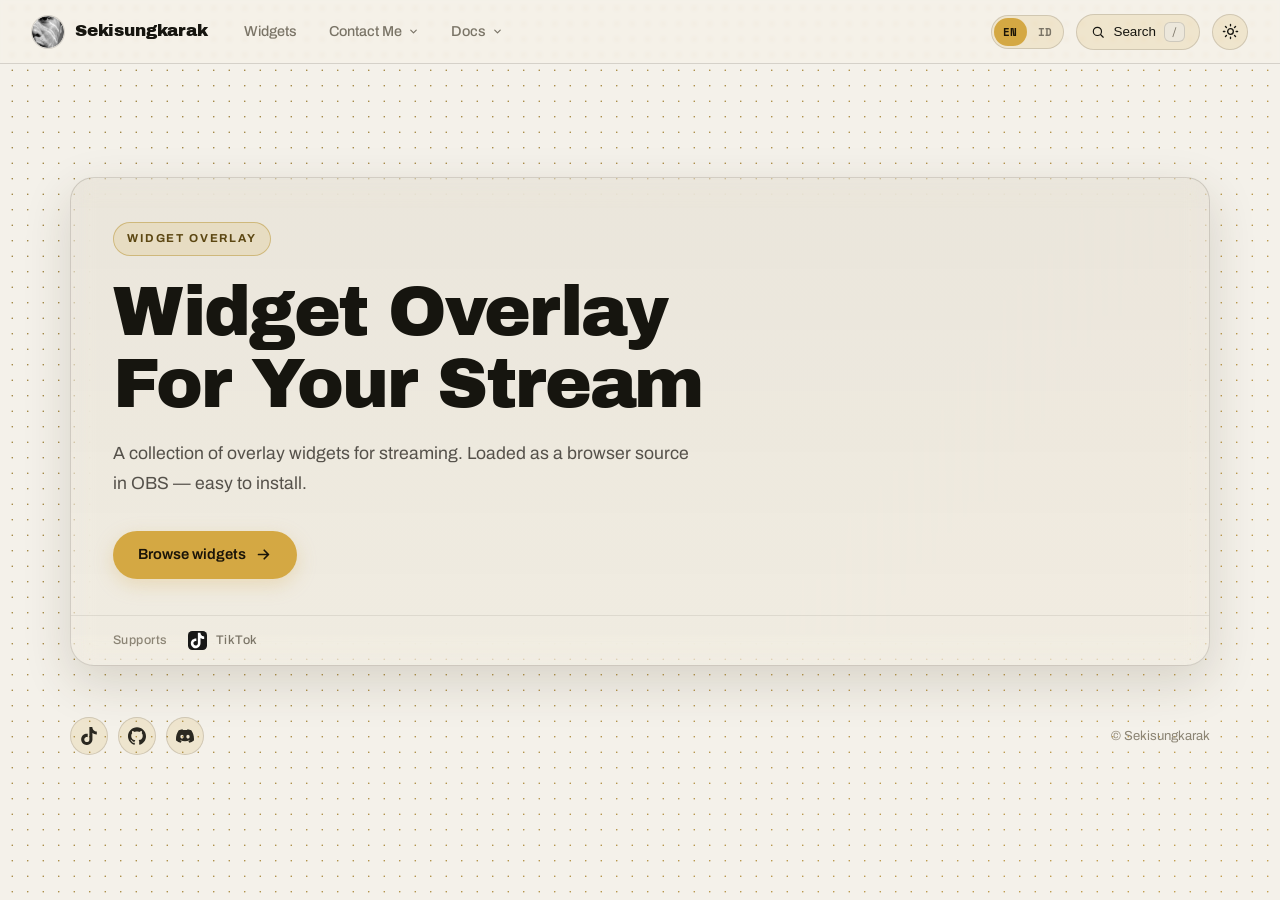
==== index.html @ 22f8d886 "Perbaiki header meluber di layar kecil - Tooltip tombol tema diposisikan left:50% tanpa batas; karen" ====
<!DOCTYPE html>
<html lang="en">
<head>
  <meta charset="UTF-8">
  <meta name="viewport" content="width=device-width, initial-scale=1.0">
  <link rel="icon" href="shared/assets/images/avatar.png">
  <title>Sekisungkarak — Widget Overlay For Your Stream</title>
  <meta name="description" content="A collection of overlay widgets for streaming. Loaded as a browser source in OBS — easy to install.">

  <!-- Sharing preview -->
  <meta property="og:type" content="website">
  <meta property="og:site_name" content="Sekisungkarak">
  <meta property="og:title" content="Widget Overlay For Your Stream">
  <meta property="og:description" content="A collection of overlay widgets for streaming. Loaded as a browser source in OBS — easy to install.">
  <meta property="og:image" content="https://sekisungkarak.github.io/shared/assets/images/og-banner.png">
  <!-- Left stripe of the Discord embed. -->
  <meta name="theme-color" content="#D4A843">
  <meta name="twitter:card" content="summary">

  <!-- Shared marks, fetched alongside the HTML so nothing pops in later. -->
  <link rel="preload" as="image" href="shared/assets/images/tiktok/logo-tiktok.svg">
  <link rel="preload" as="image" href="shared/assets/images/avatar.png">

  <link rel="stylesheet" href="https://fonts.googleapis.com/css2?family=Archivo+Black&family=Archivo:wght@400;500;600;700&family=Space+Mono:wght@400;700&display=swap">
  <link rel="stylesheet" href="shared/css/global.css?v=2">
  <link rel="stylesheet" href="shared/css/atmosphere.css?v=4">
  <link rel="stylesheet" href="shared/css/chrome.css?v=7">
  <link rel="stylesheet" href="shared/core/home/home.css">
  <!-- Theme before first paint: the same key chrome.js reads, so the page never
       flashes the wrong ground. Dark is the default when nothing is stored. -->
  <script>
    (function () {
      try {
        var t = localStorage.getItem('sk-theme') ||
          (window.matchMedia && matchMedia('(prefers-color-scheme: light)').matches ? 'light' : 'dark');
        document.documentElement.setAttribute('data-theme', t);
        document.documentElement.style.colorScheme = t;
      } catch (e) {}
    })();
  </script>
</head>
<body>

  <!-- Only the hero copy lives here. Every card comes from shared/core/catalog.js. -->
  <script type="application/json" id="homeBoot">
  {
    "eyebrow": "WIDGET OVERLAY",
    "title": "Widget Overlay For Your Stream",
    "lede": "A collection of overlay widgets for streaming. Loaded as a browser source in OBS — easy to install."
  }
  </script>

  <script src="shared/core/catalog.js?v=2"></script>
  <script src="shared/core/site.js?v=4"></script>
  <script src="shared/core/i18n.js?v=5"></script>
  <script src="shared/core/chrome.js?v=9"></script>
  <script src="shared/core/home/home.js?v=3"></script>
  <script src="shared/core/search.js?v=2"></script>
  <script src="shared/core/nav.js"></script>
</body>
</html>
---- shared/css/global.css ----
/* Site-wide tokens and base. Load before any page stylesheet.

   Theme: dark glass, with a light counterpart. A near-black ground with a
   faint warm tint in it, surfaces that sit just above it behind a hairline,
   and soft corners throughout. Depth comes from blur and a low shadow rather
   than from heavy outlines, so nothing on the page shouts.

   Palette is one place only — change it here and every page follows. The light
   values live in the [data-theme="light"] block at the bottom; every token the
   two themes share keeps its name, so no rule below needs to know which is on. */

:root {
  /* surfaces */
  --page: #121114;
  --header: rgba(18, 17, 20, 0.45);
  --raised: #1a1920;
  --raised-2: #201e28;
  --tab: #26232f;
  --well: #0d0c10;

  /* lines — hairlines. Anything heavier would read as a drawn border, which
     is not this theme. */
  --line: rgba(255, 255, 255, 0.10);
  --line-soft: rgba(255, 255, 255, 0.06);
  --line-mid: rgba(255, 255, 255, 0.14);
  --line-hard: rgba(255, 255, 255, 0.20);

  /* text */
  --ink: #f5f3f7;
  --strong: #e4e0ea;
  --body: #c2bdcb;
  --lede: #a9a3b4;
  --soft: #948e9f;
  --muted: #837d8e;
  --faint: #6a6474;

  /* accent — the one warm colour on the page. --accent is the fill; --accent-on
     is what sits on top of it, and it is dark because the fill is light. */
  --accent: #d4a843;
  --accent-on: #1a1408;
  --accent-deep: #b98d2e;
  --accent-soft: #e8c877;
  --accent-pale: #f0dda6;
  --accent-ink: #f5e6bb;
  --accent-wash: rgba(212, 168, 67, 0.20);
  --accent-hover: rgba(212, 168, 67, 0.35);
  --accent-tint: rgba(212, 168, 67, 0.12);
  --accent-line: rgba(212, 168, 67, 0.40);
  --accent-glow: rgba(212, 168, 67, 0.35);

  /* semantic */
  --ok: #4ade80;
  --ok-wash: rgba(74, 222, 128, 0.12);
  --warn: #fbbf24;
  --warn-wash: rgba(251, 191, 36, 0.12);
  --err: #f87171;
  --err-wash: rgba(248, 113, 113, 0.12);
  --live: #ff4646;

  /* platform brand marks */
  --twitch: #a970ff;
  --kick: #6ee32c;
  --tiktok: #4de8e0;
  --youtube: #ff4d6a;
  --x: #e7e9ea;
  --patreon: #ff9a55;
  --kofi: #ff7a77;
  --discord: #7b88ff;
  --github: #e6edf3;

  /* type */
  --sans: 'Archivo', system-ui, -apple-system, sans-serif;
  --display: 'Archivo Black', 'Archivo', system-ui, sans-serif;
  --mono: 'Space Mono', ui-monospace, 'SFMono-Regular', monospace;

  /* geometry — soft by default, pill for controls */
  --r-sm: 10px;
  --r: 14px;
  --r-lg: 24px;
  --r-pill: 999px;

  /* kit: hairline weight, the glass blur, and the soft shadows */
  --bw: 1px;
  --bw-heavy: 1px;
  --slab-gap: 16px;
  --blur: blur(12px) saturate(1.4);
  --blur-heavy: blur(24px) saturate(1.6);
  --shadow-sm: 0 1px 2px rgba(0, 0, 0, 0.3);
  --shadow: 0 2px 12px rgba(0, 0, 0, 0.34);
  --shadow-lg: 0 16px 48px rgba(0, 0, 0, 0.40);
  --lift: 0 10px 28px rgba(0, 0, 0, 0.38);
  --ring: 0 0 0 1px var(--accent-line);

  /* motion — eased, never snappy */
  --ease: cubic-bezier(0.4, 0, 0.2, 1);
  --spring: cubic-bezier(0.34, 1.4, 0.64, 1);
  --t-fast: 0.15s;
  --t: 0.22s;
  --t-slow: 0.34s;
}

/* ── light ──────────────────────────────────────────── */
/* Same names, lighter values. Warm paper rather than white, so the accent
   still reads as the same colour it is on the dark ground. */
html[data-theme="light"] {
  --page: #f4f1ea;
  --header: rgba(244, 241, 234, 0.55);
  --raised: #ffffff;
  --raised-2: #faf8f3;
  --tab: #ece7db;
  --well: #e9e3d5;

  --line: rgba(24, 20, 12, 0.14);
  --line-soft: rgba(24, 20, 12, 0.08);
  --line-mid: rgba(24, 20, 12, 0.20);
  --line-hard: rgba(24, 20, 12, 0.28);

  --ink: #16150f;
  --strong: #2a2820;
  --body: #3f3c33;
  --lede: #55514a;
  --soft: #6a6559;
  --muted: #7a7466;
  --faint: #8b8474;

  --accent: #d4a843;
  --accent-on: #1a1408;
  --accent-deep: #b98d2e;
  --accent-soft: #8a6d23;
  --accent-pale: #6f5616;
  --accent-ink: #5c4712;
  --accent-wash: rgba(212, 168, 67, 0.26);
  --accent-hover: rgba(212, 168, 67, 0.42);
  --accent-tint: rgba(212, 168, 67, 0.16);
  --accent-line: rgba(180, 140, 40, 0.46);

  --ok: #1c8a45;
  --warn: #a16207;
  --err: #c0392b;

  --shadow-sm: 0 1px 2px rgba(60, 48, 20, 0.10);
  --shadow: 0 2px 12px rgba(60, 48, 20, 0.12);
  --shadow-lg: 0 16px 48px rgba(60, 48, 20, 0.16);
  --lift: 0 10px 28px rgba(60, 48, 20, 0.16);
}

* { box-sizing: border-box; }
html { scroll-behavior: smooth; }

body {
  margin: 0;
  background: var(--page);
  color: var(--body);
  font-family: var(--sans);
  font-size: 16px;
  line-height: 1.7;
  -webkit-font-smoothing: antialiased;
  transition: background-color var(--t-slow) var(--ease), color var(--t-slow) var(--ease);
}

a { color: var(--accent-soft); text-decoration: none; }
a:hover { color: var(--accent-pale); text-decoration: underline; text-decoration-thickness: 1px; text-underline-offset: 3px; }
img { max-width: 100%; }
::selection { background: var(--accent); color: var(--accent-on); }

:focus-visible {
  outline: 2px solid var(--accent-soft);
  outline-offset: 3px;
  border-radius: var(--r-sm);
}

/* Thin scrollbars so they do not cut a bright line into the page. */
* { scrollbar-width: thin; scrollbar-color: var(--tab) transparent; }
*::-webkit-scrollbar { width: 10px; height: 10px; }
*::-webkit-scrollbar-track { background: transparent; }
*::-webkit-scrollbar-thumb { background: var(--tab); border-radius: var(--r-pill); }
*::-webkit-scrollbar-thumb:hover { background: var(--raised-2); }

@media (prefers-reduced-motion: reduce) {
  html { scroll-behavior: auto; }
  *, *::before, *::after {
    animation-duration: 0.01ms !important;
    animation-iteration-count: 1 !important;
    transition-duration: 0.01ms !important;
  }
}
---- shared/css/atmosphere.css ----
/* Page backdrop: the DotField grid, ported from React Bits in
   shared/core/dotfield.js. Load after global.css.

   The page's own colour comes from --page on <body>; everything on top of it is
   the dot grid and the glow that trails the cursor. The three --dot-* values
   are the field's palette, kept here so a theme swap is a CSS change and never
   a rebuild of the grid.

   A page opts in by linking this file — chrome.js mounts the field only when it
   finds this stylesheet, so a page without it (the docs page) is left plain. */

/* z-index -1, not 0: a positioned box at 0 paints above in-flow content, so the
   backdrop would sit on top of any page whose content is not itself positioned.
   At -1 it paints above the canvas background and below everything else. */
.dotfield { position: fixed; inset: 0; pointer-events: none; z-index: -1; }

/* The grid itself is drawn by shared/core/dotfield.js; this layer is only its
   container. It fades in once the first frame is on screen, so a page never
   flashes an empty rectangle while the module loads. */
.dotfield { opacity: 0; transition: opacity 0.6s var(--ease); }
.dotfield.is-ready { opacity: 1; }

:root {
  --dot-from: #151515;
  --dot-to: #a17f32;
  --dot-glow: #121114;
}

/* ── light ──────────────────────────────────────────── */
/* Warm paper: the same grid in a darker gold so it reads as ink on paper, over
   a pale glow — a dark pool would look like a smudge. */
html[data-theme="light"] {
  --dot-from: #8a6d23;
  --dot-to: #b98d2e;
  --dot-glow: #f4f1ea;
}
---- shared/css/chrome.css ----
/* Header, nav, footer and the search modal — every page wears these.
   Load after global.css, before the page's own stylesheet.

   Theme: dark glass. The header is a floating bar with a blurred, translucent
   ground; the brand is a small mark beside the wordmark; the nav is a row of
   pills. The footer is a three-column band closed by a hairline.

   This file exists so the chrome is defined once. docs.css and home.css both
   used to carry their own copy of the header and the two drifted. */

:root {
  --header-h: 64px;
  /* The header's own blur, and it must stay small. A blur this size is
     measured against the 15.5px dot grid: 24px (the kit's --blur-heavy)
     leaves 1% of the grid's contrast, 6px leaves 3%, 2px leaves 24%.
     The grid is the point of the backdrop, so the bar frosts it just
     enough to soften it and no further. */
  --blur-header: blur(2px) saturate(1.4);
}

/* ── tooltip ────────────────────────────────────────── */
/* Same rules as the settings core's header tooltips, so both surfaces match. */
[data-tooltip] {
  position: relative;
}

[data-tooltip]::after {
  content: attr(data-tooltip);
  position: absolute;
  top: calc(100% + 10px);
  left: 50%;
  transform: translateX(-50%) translateY(-4px);
  padding: 5px 10px;
  border: var(--bw) solid var(--line);
  border-radius: var(--r-sm);
  background: var(--raised-2);
  box-shadow: var(--shadow);
  color: var(--ink);
  font-size: 0.72rem;
  font-weight: 500;
  white-space: nowrap;
  opacity: 0;
  pointer-events: none;
  transition: opacity var(--t-fast) var(--ease), transform var(--t-fast) var(--ease);
  z-index: 30;
}

[data-tooltip]:hover::after,
[data-tooltip]:focus-visible::after {
  opacity: 1;
  transform: translateX(-50%) translateY(0);
}

/* Nav tooltips clear the pill, which sits a little below the label. */
.nav-link[data-tooltip]::after { top: calc(100% + 16px); }

/* The theme button is the last item in the header, so a centred bubble would
   stick out past the right edge. `opacity: 0` still counts toward scrollWidth,
   which added a permanent horizontal scrollbar on narrow windows — so this
   bubble anchors right instead of centre. */
.theme-toggle[data-tooltip]::after {
  left: auto;
  right: 0;
  transform: translateY(-4px);
}
.theme-toggle[data-tooltip]:hover::after,
.theme-toggle[data-tooltip]:focus-visible::after { transform: translateY(0); }
.nav-link.is-soon { cursor: default; }
.nav-link.is-soon:hover { color: var(--faint); }

/* ── filled brand marks ─────────────────────────────── */
.hdr-icon.is-filled { stroke: none; fill: var(--strong); }
.hdr-icon.is-filled:hover { stroke: none; fill: var(--accent-soft); }

/* ── header ─────────────────────────────────────────── */
/* A floating bar: translucent, blurred, closed by a hairline. It stays legible
   over the moving backdrop because the blur does the work, not an opaque fill. */
.site-header {
  position: sticky;
  top: 0;
  z-index: 50;
  display: flex;
  align-items: center;
  gap: 22px;
  height: var(--header-h);
  padding: 0 32px;
  background: var(--header);
  -webkit-backdrop-filter: var(--blur-header);
  backdrop-filter: var(--blur-header);
  border-bottom: var(--bw) solid var(--line);
}

/* The brand is a mark beside a wordmark — no block, no rule. */
.brand {
  display: flex;
  align-items: center;
  gap: 11px;
  height: 40px;
  padding: 0;
  color: var(--ink);
  transition: opacity var(--t) var(--ease);
}
.brand:hover { opacity: 0.85; text-decoration: none; }
.brand img {
  height: 32px;
  width: 32px;
  object-fit: cover;
  border-radius: var(--r-pill);
  box-shadow: 0 0 0 1px var(--line);
}
.brand span {
  font-family: var(--display);
  font-size: 1.06rem;
  font-weight: 400;
  color: var(--ink);
  letter-spacing: -0.01em;
  line-height: 1;
}

.site-nav {
  position: relative;
  display: flex;
  align-items: center;
  gap: 4px;
  margin: 0;
  font-size: 0.9rem;
  font-weight: 500;
}
/* Each tab is a pill. The lit one gets the accent tint, never a filled block. */
.nav-link {
  display: inline-flex;
  align-items: center;
  gap: 6px;
  height: 36px;
  padding: 0 14px;
  border: none;
  border-radius: var(--r-pill);
  background: none;
  font: inherit;
  color: var(--muted);
  cursor: pointer;
  transition: color var(--t) var(--ease), background var(--t) var(--ease);
}
.nav-link:hover { color: var(--ink); background: var(--accent-tint); text-decoration: none; }
.nav-link.is-active { color: var(--ink); background: var(--accent-wash); }
.nav-link.is-soon { color: var(--faint); cursor: default; }
.nav-link.is-soon:hover { color: var(--faint); background: none; }

/* The moving bar is retired — the lit pill is its own indicator now. It stays
   in the markup so chrome.js has nothing to special-case, but renders nothing. */
.nav-bar { display: none; }

.header-spacer { flex-grow: 1; }
.header-actions { display: flex; align-items: center; gap: 12px; }
.header-divider { width: var(--bw); height: 24px; background: var(--line); }

/* Language switch: a small segmented control — the lit half is the live one. */
.lang-switch {
  display: flex;
  align-items: center;
  gap: 2px;
  padding: 2px;
  border: var(--bw) solid var(--line);
  border-radius: var(--r-pill);
  background: var(--accent-tint);
}
.lang-btn {
  padding: 0 9px;
  height: 28px;
  border: none;
  border-radius: var(--r-pill);
  background: none;
  font-family: var(--mono);
  font-size: 0.68rem;
  font-weight: 700;
  letter-spacing: 0.04em;
  color: var(--muted);
  cursor: pointer;
  transition: color var(--t) var(--ease), background var(--t) var(--ease);
}
.lang-btn:hover { color: var(--ink); }
.lang-btn.is-on { color: var(--accent-on); background: var(--accent); }

.hdr-icon {
  opacity: 0.8;
  transition: opacity var(--t) var(--ease), transform var(--t) var(--ease);
}
.hdr-icon:hover { opacity: 1; transform: translateY(-1px); }

/* Theme switch: the same pill as the search box, icon only. */
.theme-toggle {
  display: grid;
  place-items: center;
  width: 36px;
  height: 36px;
  padding: 0;
  border: var(--bw) solid var(--line);
  border-radius: var(--r-pill);
  background: var(--accent-tint);
  color: var(--ink);
  cursor: pointer;
  transition: background var(--t) var(--ease), border-color var(--t) var(--ease), box-shadow var(--t) var(--ease);
}
.theme-toggle:hover { background: var(--accent-wash); border-color: var(--accent-line); box-shadow: var(--shadow-sm); }
.theme-toggle svg { transition: transform var(--t-slow) var(--spring); }
.theme-toggle:hover svg { transform: rotate(18deg); }
/* Only one glyph is ever shown — the pair swap on the root attribute. */
.theme-toggle .icon-moon { display: block; }
.theme-toggle .icon-sun { display: none; }
html[data-theme="light"] .theme-toggle .icon-moon { display: none; }
html[data-theme="light"] .theme-toggle .icon-sun { display: block; }

/* Before the theme script runs, hide both glyphs so neither flashes. */
html:not([data-theme]) .theme-toggle svg { visibility: hidden; }

.search-pill {
  display: flex;
  align-items: center;
  gap: 8px;
  height: 36px;
  padding: 0 14px;
  border: var(--bw) solid var(--line);
  border-radius: var(--r-pill);
  background: var(--accent-tint);
  font-size: 0.84rem;
  font-weight: 500;
  color: var(--ink);
  cursor: pointer;
  transition: background var(--t) var(--ease), border-color var(--t) var(--ease), box-shadow var(--t) var(--ease);
}
.search-pill:hover {
  background: var(--accent-wash);
  border-color: var(--accent-line);
  box-shadow: var(--shadow-sm);
}
.search-pill kbd {
  padding: 1px 6px;
  border: var(--bw) solid var(--line);
  border-radius: 6px;
  background: var(--tab);
  font-family: var(--mono);
  font-size: 0.66rem;
  color: var(--muted);
}

/* ── docs dropdown ──────────────────────────────────── */
.nav-menu { position: relative; }
.nav-caret { transition: transform var(--t) var(--ease); }
/* The caret follows the panel, so it reads hover and unhover on its own. */
.nav-menu:hover .nav-caret,
.nav-menu.is-open .nav-caret { transform: rotate(180deg); }
.nav-menu.is-shut:hover .nav-caret { transform: none; }

.nav-pop {
  position: absolute;
  top: calc(100% + 20px);
  left: 0;
  z-index: 60;
  width: 320px;
  padding: 8px;
  border: var(--bw) solid var(--line);
  border-radius: var(--r);
  background: var(--raised-2);
  box-shadow: var(--shadow-lg);
  opacity: 0;
  transform: translateY(-6px);
  pointer-events: none;
  transition: opacity var(--t-fast) var(--ease), transform var(--t-fast) var(--spring);
}
/* Hover is the whole interaction: opens on enter, closes on leave, animating
   both ways. is-open is only for touch, where there is no hover to read. */
.nav-menu:hover .nav-pop,
.nav-menu.is-open .nav-pop { opacity: 1; transform: translateY(0); pointer-events: auto; }
/* Clicking the tab shuts the panel, until the pointer leaves and comes back. */
.nav-menu.is-shut:hover .nav-pop { opacity: 0; transform: translateY(-6px); pointer-events: none; }
/* Invisible bridge across the gap, so the pointer never leaves .nav-menu. */
.nav-pop::after {
  content: "";
  position: absolute;
  top: -20px;
  left: 0;
  right: 0;
  height: 20px;
}

.nav-pop-item {
  display: flex;
  align-items: center;
  gap: 12px;
  padding: 10px 11px;
  border-radius: var(--r-sm);
  color: inherit;
  transition: background var(--t-fast) var(--ease);
}
.nav-pop-item:hover { background: var(--accent-tint); text-decoration: none; }
.nav-pop-icon {
  flex: none;
  display: grid;
  place-items: center;
  width: 34px;
  height: 34px;
  border: var(--bw) solid var(--line);
  border-radius: var(--r-sm);
  background: var(--tab);
  transition: background var(--t-fast) var(--ease), border-color var(--t-fast) var(--ease);
}
/* Whatever the icon file's own colours are — an Iconify fetch, a downloaded
   SVG, a PNG — this flattens it to cream, so the row never needs a palette. */
.nav-pop-icon img { filter: brightness(0) invert(1); opacity: 0.9; }
html[data-theme="light"] .nav-pop-icon img { filter: brightness(0); opacity: 0.72; }
.nav-pop-item:hover .nav-pop-icon { background: var(--accent-wash); border-color: var(--accent-line); }
.nav-pop-item:hover .nav-pop-icon img { opacity: 1; }
.nav-pop-text { display: flex; flex-direction: column; line-height: 1.35; min-width: 0; }
.nav-pop-name { font-size: 0.88rem; font-weight: 600; color: var(--strong); }
.nav-pop-eyebrow { font-size: 0.72rem; color: var(--faint); }
.nav-pop-arrow { margin-left: auto; opacity: 0; transition: opacity var(--t-fast) var(--ease), transform var(--t-fast) var(--ease); }
.nav-pop-item:hover .nav-pop-arrow { opacity: 1; transform: translateX(2px); }

.nav-pop-foot {
  display: flex;
  align-items: center;
  gap: 7px;
  margin-top: 4px;
  padding: 10px 11px 6px;
  border-top: var(--bw) solid var(--line-soft);
  font-size: 0.74rem;
  color: var(--faint);
  transition: color var(--t-fast) var(--ease);
}
.nav-pop-foot:hover { color: var(--accent-soft); text-decoration: none; }

/* Contact Me: a narrower panel — one block of copy and the invite button. */
.nav-pop-contact { width: 288px; padding: 16px; }
.contact-head { display: flex; align-items: flex-start; gap: 12px; margin-bottom: 14px; }
.contact-head > svg { flex: none; margin-top: 2px; }
.contact-title { font-size: 0.95rem; font-weight: 600; color: var(--ink); }
.contact-sub { margin-top: 3px; font-size: 0.8rem; line-height: 1.5; color: var(--lede); }
.nav-pop-empty { padding: 6px 2px; font-size: 0.82rem; color: var(--faint); }

/* Discord invite button — used by the Contact Me panel. */
.contact-cta {
  display: flex;
  align-items: center;
  justify-content: center;
  gap: 8px;
  height: 42px;
  border: var(--bw) solid var(--line);
  border-radius: var(--r-pill);
  background: var(--discord, #5865f2);
  font-size: 0.86rem;
  font-weight: 600;
  color: #fff;
  transition: filter var(--t) var(--ease), box-shadow var(--t) var(--ease);
}
.contact-cta:hover { filter: brightness(1.12); box-shadow: var(--shadow); color: #fff; text-decoration: none; }

/* ── footer ─────────────────────────────────────────── */
/* A band closed by a hairline: brand marks on the left, copyright on the right. */
.site-footer {
  margin-top: 80px;
  padding: 26px 0 32px;
  border-top: var(--bw) solid var(--line);
  display: flex;
  align-items: center;
  justify-content: space-between;
  gap: 20px;
}
.soc-row { display: flex; align-items: center; gap: 10px; }
.soc {
  display: grid;
  place-items: center;
  width: 38px;
  height: 38px;
  border: var(--bw) solid var(--line);
  border-radius: var(--r-pill);
  background: var(--accent-tint);
  color: var(--strong);
  transition: color var(--t) var(--ease), border-color var(--t) var(--ease),
              background var(--t) var(--ease), transform var(--t) var(--ease);
}
.soc:hover {
  color: var(--accent-on);
  background: var(--accent);
  border-color: var(--accent-line);
  transform: translateY(-2px);
  text-decoration: none;
}
.copyright {
  font-size: 0.82rem;
  color: var(--faint);
  text-align: right;
}

/* ── search modal ───────────────────────────────────── */
.search-modal {
  position: fixed;
  inset: 0;
  z-index: 100;
  display: flex;
  justify-content: center;
  padding: 12vh 20px 20px;
  background: rgba(8, 7, 10, 0.66);
  -webkit-backdrop-filter: blur(6px);
  backdrop-filter: blur(6px);
  /* Closed state. visibility (not display) so both directions can animate. */
  visibility: hidden;
  opacity: 0;
  pointer-events: none;
  transition: opacity var(--t-fast) var(--ease), visibility 0s var(--t-fast);
}
.search-modal.is-open {
  visibility: visible;
  opacity: 1;
  pointer-events: auto;
  transition: opacity var(--t-fast) var(--ease), visibility 0s;
}
.search-panel { transform: translateY(-10px); opacity: 0; transition: transform var(--t-fast) var(--ease), opacity var(--t-fast) var(--ease); }
.search-modal.is-open .search-panel { transform: translateY(0); opacity: 1; }

@media (prefers-reduced-motion: reduce) {
  .search-modal, .search-panel { transition-duration: 0.01s; }
  .search-panel { transform: none; }
}

.search-panel {
  width: 100%;
  max-width: 570px;
  max-height: 66vh;
  display: flex;
  flex-direction: column;
  border: var(--bw) solid var(--line);
  border-radius: var(--r-lg);
  background: var(--raised-2);
  box-shadow: var(--shadow-lg);
  overflow: hidden;
}
.search-field { display: flex; align-items: center; gap: 11px; padding: 15px 17px; border-bottom: var(--bw) solid var(--line-soft); }
.search-field input {
  flex: 1;
  min-width: 0;
  border: none;
  background: none;
  font-family: var(--sans);
  font-size: 1rem;
  color: var(--ink);
  outline: none;
}
.search-field input::placeholder { color: var(--faint); }
.search-field kbd {
  padding: 2px 7px;
  border: var(--bw) solid var(--line);
  border-radius: 6px;
  font-family: var(--mono);
  font-size: 0.66rem;
  color: var(--muted);
}

.search-results { overflow-y: auto; padding: 8px; }
.sr-group {
  padding: 10px 11px 5px;
  font-size: 0.72rem;
  font-weight: 600;
  letter-spacing: 0.1em;
  text-transform: uppercase;
  color: var(--faint);
}
.sr-item {
  display: flex;
  align-items: center;
  gap: 11px;
  padding: 10px 11px;
  border-radius: var(--r-sm);
  color: inherit;
}
.sr-item.is-on { background: var(--accent-wash); }
.sr-item:hover { text-decoration: none; background: var(--accent-wash); }
.sr-icon { flex: none; }
.sr-dot { flex: none; width: 10px; height: 10px; border-radius: var(--r-pill); }
.sr-label { font-size: 0.9rem; color: var(--strong); overflow: hidden; text-overflow: ellipsis; white-space: nowrap; }
.sr-sub { margin-left: auto; font-size: 0.76rem; color: var(--faint); }
.sr-empty { padding: 24px; text-align: center; font-size: 0.88rem; color: var(--faint); }


/* ── narrow ─────────────────────────────────────────── */
@media (max-width: 900px) {
  .site-header { gap: 14px; padding: 0 18px; }
  .site-nav, .search-pill .search-text, .search-pill kbd { display: none; }
  .site-footer { margin-top: 44px; flex-direction: column; gap: 16px; }
  .copyright { text-align: center; }
}

@media (max-width: 720px) {
  .site-header { gap: 10px; padding: 0 16px; height: 58px; }
  .brand img { height: 28px; width: 28px; }
  .brand span { font-size: 0.98rem; }
  .lang-btn { padding: 0 7px; height: 26px; }
}

/* Below ~400px the wordmark + three action buttons no longer fit on one row
   (brand 164 + actions 168 + gaps + padding > 360), which pushed the header
   wider than the viewport. The logo stays as the home link; the name is
   already in the hero right underneath. */
@media (max-width: 400px) {
  .site-header { gap: 8px; padding: 0 14px; }
  .brand span { display: none; }
  .brand img { height: 30px; width: 30px; }
  .header-actions { gap: 8px; }
  .lang-btn { padding: 0 6px; }
  .search-pill { padding: 0 10px; }
}

/* ── navigation progress ────────────────────────────── */
/* Shown while nav.js holds the current page and warms the next one. */
.nav-progress {
  position: fixed;
  top: 0;
  left: 0;
  right: 0;
  height: 3px;
  z-index: 200;
  background: var(--accent-soft);
  transform: scaleX(0);
  transform-origin: 0 50%;
  opacity: 0;
  pointer-events: none;
  transition: transform 1.6s cubic-bezier(0.12, 0.7, 0.2, 1), opacity 0.2s ease;
}
.nav-progress.is-on { opacity: 1; }
.nav-progress.is-done { transition: transform 0.18s ease, opacity 0.3s ease 0.12s; opacity: 0; }

/* The pointer says 'working' too, so the held page does not feel unresponsive. */
html:has(.nav-progress.is-on) a { cursor: progress; }

/* ── light ──────────────────────────────────────────── */
/* The chrome is glass on both grounds, so only the pieces that hardcode a
   light value need saying again here. */
html[data-theme="light"] .nav-pop-icon img { filter: brightness(0); opacity: 0.72; }
html[data-theme="light"] .search-modal { background: rgba(40, 33, 15, 0.34); }
html[data-theme="light"] .search-pill kbd,
html[data-theme="light"] .search-field kbd { background: var(--tab); }
---- shared/core/home/home.css ----
/* Homepage: the hero and the card grid. Header, footer and the search modal
   come from ../../css/chrome.css. Loads after global.css + atmosphere.css.

   Theme: dark glass. The hero is a soft translucent panel, the eyebrow is a
   pill, and cards are rounded surfaces whose thumbnail is inset behind its own
   radius so the art reads as framed rather than full-bleed. */

/* Flex in both states: justify-content only has free space to distribute while
   min-height is holding the box open, so the landing and the ordinary page are
   the same layout, and opening one into the other is a single animated length.
   min-height must be 0 rather than auto here — auto cannot be interpolated, and
   a transition into it snaps. */
.page-wrap {
  position: relative;
  z-index: 1;
  max-width: 1220px;
  margin: 0 auto;
  padding: 0 40px;
  display: flex;
  flex-direction: column;
  justify-content: center;
  min-height: 0;
  transition: min-height var(--t-slow) var(--ease);
}

/* ── hero ───────────────────────────────────────────── */
/* A glass panel: translucent ground, hairline edge, soft lift. The blur is what
   separates it from the backdrop — there is no drawn border to do the job. */
.hero {
  position: relative;
  margin: 72px 0 64px;
  padding: 52px 48px 44px;
  border: var(--bw) solid var(--line);
  border-radius: var(--r-lg);
  background: linear-gradient(180deg, rgba(255, 255, 255, 0.04), rgba(255, 255, 255, 0.012));
  -webkit-backdrop-filter: var(--blur);
  backdrop-filter: var(--blur);
  box-shadow: var(--shadow-lg);
  transition: margin var(--t-slow) var(--ease), padding var(--t-slow) var(--ease);
}
.hero > * { animation: rise 0.42s var(--ease) both; }
.hero > *:nth-child(2) { animation-delay: 0.06s; }
.hero > *:nth-child(3) { animation-delay: 0.12s; }
.hero > *:nth-child(4) { animation-delay: 0.18s; }
.hero > *:nth-child(5) { animation-delay: 0.24s; }
@keyframes rise { from { opacity: 0; transform: translateY(12px); } }

/* A pill sitting above the headline, not tabbed onto the edge. */
.hero .eyebrow {
  display: inline-flex;
  align-items: center;
  margin-bottom: 20px;
  padding: 6px 13px;
  border: var(--bw) solid var(--accent-line);
  border-radius: var(--r-pill);
  background: var(--accent-tint);
  font-size: 0.72rem;
  font-weight: 700;
  letter-spacing: 0.16em;
  text-transform: uppercase;
  color: var(--accent-ink);
}
.hero h1 {
  font-family: var(--display);
  font-size: clamp(2.5rem, 5vw, 4rem);
  font-weight: 400;
  line-height: 1.02;
  letter-spacing: -0.03em;
  color: var(--ink);
  margin: 0 0 20px;
  max-width: 16ch;
  text-wrap: balance;
  transition: font-size var(--t-slow) var(--ease);
}
.hero p {
  font-size: 1.1rem;
  line-height: 1.68;
  color: var(--lede);
  margin: 0 0 32px;
  max-width: 580px;
  text-wrap: pretty;
}

.cta-row { display: flex; align-items: center; gap: 12px; flex-wrap: wrap; margin-bottom: 36px; }
.btn {
  display: inline-flex;
  align-items: center;
  gap: 9px;
  height: 48px;
  padding: 0 24px;
  border: var(--bw) solid var(--line);
  border-radius: var(--r-pill);
  background: var(--accent-tint);
  font-size: 0.92rem;
  font-weight: 600;
  color: var(--ink);
  cursor: pointer;
  transition: background var(--t) var(--ease), border-color var(--t) var(--ease),
              box-shadow var(--t) var(--ease), transform var(--t) var(--ease);
}
.btn:hover {
  background: var(--accent-wash);
  border-color: var(--accent-line);
  box-shadow: var(--shadow);
  transform: translateY(-1px);
  color: var(--ink);
  text-decoration: none;
}
.btn:active { transform: translateY(0); box-shadow: var(--shadow-sm); }
.btn-primary {
  background: var(--accent);
  border-color: transparent;
  color: var(--accent-on);
  box-shadow: 0 6px 20px var(--accent-wash);
}
.btn-primary:hover { background: var(--accent); filter: brightness(1.12); color: #fff; }
.btn-ghost { background: transparent; }
/* Patreon and Ko-fi. --brand is set inline from site.js. */
.btn-brand { background: transparent; }
.btn-brand:hover { background: var(--accent-tint); }

/* Sits along the panel's bottom edge as a footer strip. */
.runs-on {
  display: flex;
  align-items: center;
  gap: 20px;
  flex-wrap: wrap;
  margin: 0 -48px -44px;
  padding: 15px 48px;
  border-top: var(--bw) solid var(--line-soft);
  font-size: 0.78rem;
  font-weight: 500;
  letter-spacing: 0.04em;
  color: var(--faint);
}
.runs-on span { display: flex; align-items: center; gap: 9px; color: var(--muted); }

/* ── section rule ───────────────────────────────────── */
.rule {
  display: flex;
  align-items: center;
  gap: 12px;
  margin: 0 0 24px;
  font-size: 0.76rem;
  font-weight: 700;
  letter-spacing: 0.16em;
  text-transform: uppercase;
  color: var(--soft);
}
.rule::before { content: ""; width: 8px; height: 8px; border-radius: var(--r-pill); background: var(--accent); }
.rule::after { content: ""; flex: 1; height: var(--bw); background: var(--line); }

/* ── cards ──────────────────────────────────────────── */
.shelf { padding-bottom: 34px; }
.grid { display: grid; grid-template-columns: repeat(auto-fill, minmax(320px, 1fr)); gap: 24px; }

.tile {
  position: relative;
  display: flex;
  flex-direction: column;
  border: var(--bw) solid var(--line);
  border-radius: var(--r-lg);
  background: var(--raised);
  overflow: hidden;
  isolation: isolate;
  transition: transform var(--t) var(--ease), box-shadow var(--t) var(--ease),
              background var(--t) var(--ease), border-color var(--t) var(--ease);
}
.tile:hover, .tile:focus-within {
  transform: translateY(-4px);
  border-color: var(--accent-line);
  box-shadow: var(--lift);
  background: var(--raised-2);
}

/* The card is one big link. It has to be a real element rather than a stretched
   ::after, because a pseudo-element resolves against .tile-body and so never
   reached the thumbnail. */
.tile-cover { position: absolute; inset: 0; z-index: 4; }

/* Framed art: the thumbnail is inset inside its own radius, so the card reads
   as a surface around a picture rather than a full-bleed image. */
.thumb {
  position: relative;
  margin: 12px 12px 0;
  aspect-ratio: 16 / 9;
  overflow: hidden;
  border-radius: var(--r);
  background: linear-gradient(135deg, var(--wash-a), var(--wash-b) 64%, var(--raised) 100%), var(--tab);
}
.thumb img.art { position: absolute; inset: 0; width: 100%; height: 100%; object-fit: cover; z-index: 1; }
.ghost {
  position: absolute;
  right: -12px;
  bottom: -20px;
  width: 122px;
  height: 122px;
  opacity: 0.9;
  z-index: 0;
  transition: transform var(--t-slow) var(--spring);
}
.tile:hover .ghost { transform: scale(1.08) rotate(-6deg); }

.eyebrow-chip {
  position: absolute;
  top: 10px;
  left: 10px;
  z-index: 2;
  padding: 4px 10px;
  border: var(--bw) solid var(--line);
  border-radius: var(--r-pill);
  background: rgba(13, 12, 16, 0.72);
  -webkit-backdrop-filter: blur(6px);
  backdrop-filter: blur(6px);
  font-size: 0.68rem;
  font-weight: 600;
  letter-spacing: 0.06em;
  color: var(--accent-ink);
}

.tile-body { position: relative; display: flex; flex-direction: column; gap: 11px; padding: 16px 18px 18px; }
.tile-head { display: flex; align-items: center; gap: 10px; flex-wrap: wrap; }
.tile-name {
  font-family: var(--display);
  font-size: 1.1rem;
  font-weight: 400;
  letter-spacing: -0.01em;
  color: var(--ink);
}

.tile-body p {
  margin: 0;
  font-size: 0.88rem;
  line-height: 1.6;
  color: var(--lede);
  display: -webkit-box;
  -webkit-line-clamp: 3;
  -webkit-box-orient: vertical;
  overflow: hidden;
}

.badge {
  padding: 3px 10px;
  border: var(--bw) solid;
  border-radius: var(--r-pill);
  font-size: 0.64rem;
  font-weight: 700;
  letter-spacing: 0.08em;
}
.badge-free { border-color: rgba(74, 222, 128, 0.4); background: var(--ok-wash); color: var(--ok); }
.badge-pro { border-color: rgba(251, 191, 36, 0.4); background: var(--warn-wash); color: var(--warn); }
/* Freemium reads as one pill split in two, not two separate badges. */
.badge-split { display: inline-flex; align-items: stretch; font-size: 0.64rem; font-weight: 700; letter-spacing: 0.08em; }
.badge-split .badge:first-child { border-right: none; border-radius: var(--r-pill) 0 0 var(--r-pill); }
.badge-split .badge:last-child { border-left: none; border-radius: 0 var(--r-pill) var(--r-pill) 0; }

.tile-foot {
  display: flex;
  align-items: center;
  gap: 14px;
  margin-top: 3px;
  padding-top: 14px;
  border-top: var(--bw) solid var(--line-soft);
}
.plat-row { display: flex; align-items: center; gap: 14px; }
/* Heights differ per logo because each file frames its glyph differently. */
.plat { display: block; width: auto; flex: none; opacity: 0.9; transition: opacity var(--t) var(--ease), transform var(--t) var(--ease); }
.tile:hover .plat { opacity: 1; transform: translateY(-1px); }

/* Above the cover, so these three keep their own destinations. */
.tile-links { margin-left: auto; display: flex; align-items: center; gap: 14px; position: relative; z-index: 5; }
.tile-links a { font-size: 0.8rem; font-weight: 600; color: var(--muted); }
.tile-links a:hover { color: var(--accent-soft); text-decoration: none; }
.tile-go { display: flex; align-items: center; gap: 6px; font-size: 0.8rem; font-weight: 600; color: var(--muted); transition: color var(--t) var(--ease); }
.tile-go:hover { color: var(--accent-soft); text-decoration: none; }
.tile:hover .tile-go { color: var(--accent-soft); }

/* ── landing ────────────────────────────────────────── */
/* A fresh homepage is the hero and the footer, centred together as one group on
   a single screen with the shelves closed to nothing between them. Browse widgets
   drops .is-landing: the page stops being held open, the shelves grow, and the
   group rises to the top as the free space around it runs out. No rule here sets
   a layout mode or a keyword — every one of them is a length that interpolates. */
.is-landing .page-wrap { min-height: calc(100vh - var(--header-h)); }
.is-landing .hero { margin: 0 0 24px; padding: 44px 42px 36px; }
.is-landing .hero h1 { font-size: clamp(2.7rem, 5.6vw, 4.4rem); }
.is-landing .runs-on { margin: 0 -42px -36px; padding: 14px 42px; }

/* The shelves grow open from nothing rather than hiding in place, so everything
   below them keeps its position in the flow. 0fr → 1fr animates to the content's
   own height, which no max-height guess can do. The clip is only needed while
   that runs — left on, it would cut the top row's hover lift. */
.shelves {
  display: grid;
  grid-template-rows: 1fr;
  transition: grid-template-rows var(--t-slow) var(--ease);
}
.shelves > div { min-height: 0; }
.is-landing .shelves { grid-template-rows: 0fr; }
.is-landing .shelves > div, .is-opening .shelves > div { overflow: hidden; }

.shelf {
  transition: opacity var(--t-slow) var(--ease) 0.1s, transform var(--t-slow) var(--ease) 0.1s, visibility 0s;
}
.is-landing .shelf {
  opacity: 0;
  transform: translateY(16px);
  visibility: hidden;
  transition-delay: 0s, 0s, var(--t-slow);
}

/* The footer never leaves the flow. On the landing the shelves above it have no
   height, so it comes to rest directly under the hero, one screen down; opening
   them slides it to the bottom of the page. Its rule stays out of the way until
   there is something above it worth dividing. */
.site-footer {
  animation: rise 0.42s var(--ease) 0.3s both;
  transition: margin-top var(--t-slow) var(--ease), border-color var(--t-slow) var(--ease);
}
.is-landing .site-footer { margin-top: 0; border-top-color: transparent; }

/* ── narrow ─────────────────────────────────────────── */
@media (max-width: 900px) {
  .page-wrap { padding: 0 18px; }
  .hero { margin: 36px 0 40px; padding: 38px 24px 30px; }
  .hero h1 { font-size: 2.2rem; letter-spacing: -0.025em; }
  .hero p { font-size: 1rem; }
  .cta-row { flex-direction: column; align-items: stretch; }
  .btn { justify-content: center; height: 50px; }
  .runs-on { margin: 0 -24px -30px; padding: 14px 24px; }
  .is-landing .hero { margin-bottom: 20px; padding: 34px 22px 28px; }
  .is-landing .hero h1 { font-size: 2.6rem; }
  .is-landing .runs-on { margin: 0 -22px -28px; padding: 13px 22px; }
  .grid { grid-template-columns: 1fr; }
}

/* ── light ──────────────────────────────────────────── */
/* The hero is a glass panel: on a light ground the white overlay that lifts it
   on the dark one disappears, so it gets a dark wash instead. */
html[data-theme="light"] .hero {
  background: linear-gradient(180deg, rgba(60, 48, 20, 0.05), rgba(60, 48, 20, 0.02));
}
html[data-theme="light"] .eyebrow-chip {
  background: rgba(255, 255, 255, 0.82);
  color: var(--accent-ink);
}
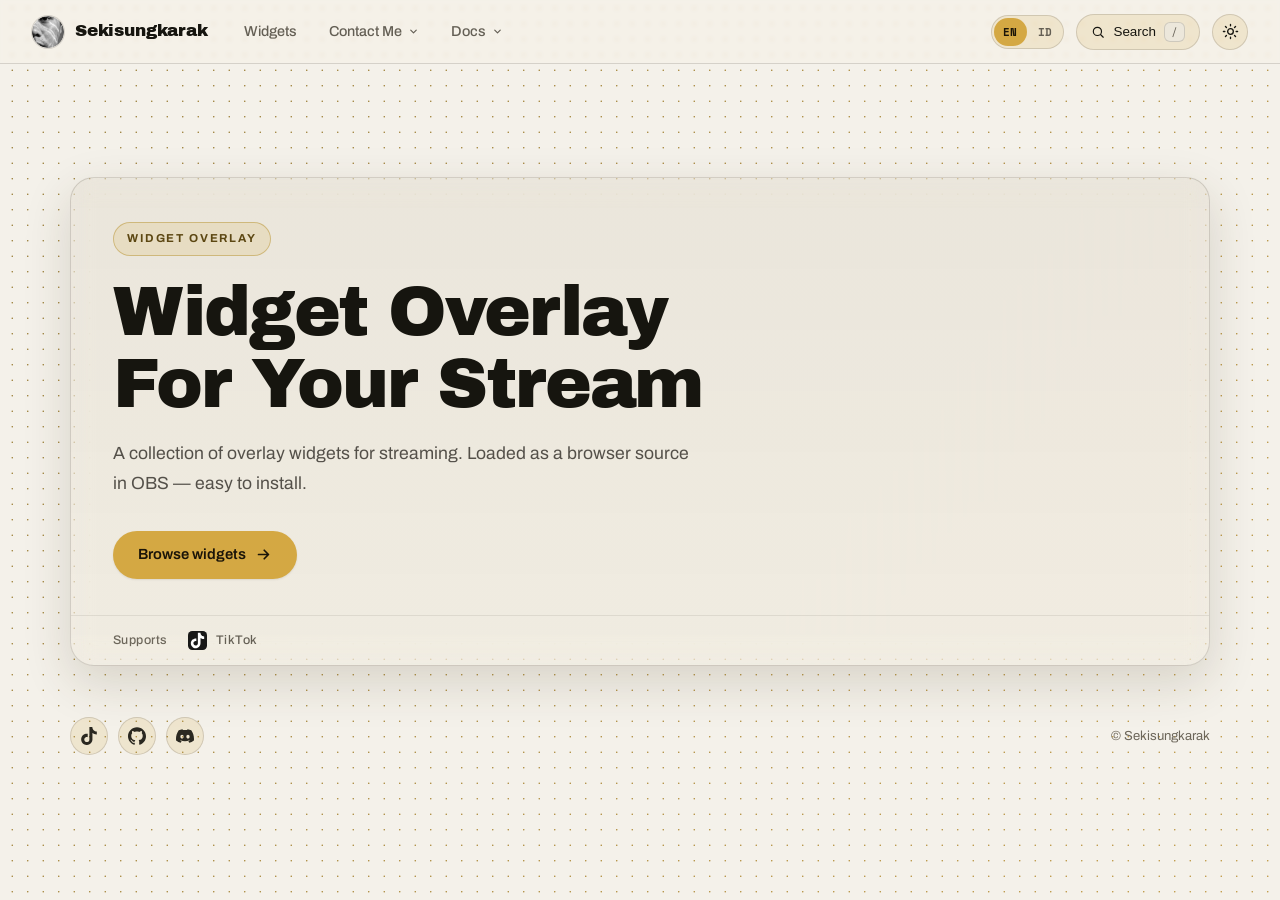
==== commit 26990faf: "Poles situs: aksesibilitas, kartu widget, dan command palette - Kalibrasi ulang tangga warna teks: -" ====
--- a/index.html
+++ b/index.html
@@ -22,10 +22,10 @@
   <link rel="preload" as="image" href="shared/assets/images/avatar.png">
 
   <link rel="stylesheet" href="https://fonts.googleapis.com/css2?family=Archivo+Black&family=Archivo:wght@400;500;600;700&family=Space+Mono:wght@400;700&display=swap">
-  <link rel="stylesheet" href="shared/css/global.css?v=2">
+  <link rel="stylesheet" href="shared/css/global.css?v=4">
   <link rel="stylesheet" href="shared/css/atmosphere.css?v=4">
-  <link rel="stylesheet" href="shared/css/chrome.css?v=7">
-  <link rel="stylesheet" href="shared/core/home/home.css">
+  <link rel="stylesheet" href="shared/css/chrome.css?v=15">
+  <link rel="stylesheet" href="shared/core/home/home.css?v=5">
   <!-- Theme before first paint: the same key chrome.js reads, so the page never
        flashes the wrong ground. Dark is the default when nothing is stored. -->
   <script>
@@ -52,10 +52,10 @@
 
   <script src="shared/core/catalog.js?v=2"></script>
   <script src="shared/core/site.js?v=4"></script>
-  <script src="shared/core/i18n.js?v=5"></script>
-  <script src="shared/core/chrome.js?v=9"></script>
-  <script src="shared/core/home/home.js?v=3"></script>
-  <script src="shared/core/search.js?v=2"></script>
+  <script src="shared/core/i18n.js?v=7"></script>
+  <script src="shared/core/chrome.js?v=10"></script>
+  <script src="shared/core/home/home.js?v=6"></script>
+  <script src="shared/core/search.js?v=4"></script>
   <script src="shared/core/nav.js"></script>
 </body>
 </html>
--- a/shared/css/global.css
+++ b/shared/css/global.css
@@ -25,14 +25,16 @@
   --line-mid: rgba(255, 255, 255, 0.14);
   --line-hard: rgba(255, 255, 255, 0.20);
 
-  /* text */
+  /* text — the ladder is stepped so every step clears 4.5:1 on the lightest
+     surface it can land on (--tab), not just on the page. Ratios on --tab:
+     ink 14.0, strong 11.8, body 8.4, lede 6.4, soft 5.7, muted 5.1, faint 4.5. */
   --ink: #f5f3f7;
   --strong: #e4e0ea;
   --body: #c2bdcb;
-  --lede: #a9a3b4;
-  --soft: #948e9f;
-  --muted: #837d8e;
-  --faint: #6a6474;
+  --lede: #aaa4b4;
+  --soft: #a09aa9;
+  --muted: #96919f;
+  --faint: #8e8899;
 
   /* accent — the one warm colour on the page. --accent is the fill; --accent-on
      is what sits on top of it, and it is dark because the fill is light. */
@@ -46,7 +48,6 @@
   --accent-hover: rgba(212, 168, 67, 0.35);
   --accent-tint: rgba(212, 168, 67, 0.12);
   --accent-line: rgba(212, 168, 67, 0.40);
-  --accent-glow: rgba(212, 168, 67, 0.35);
 
   /* semantic */
   --ok: #4ade80;
@@ -60,12 +61,12 @@
   /* platform brand marks */
   --twitch: #a970ff;
   --kick: #6ee32c;
-  --tiktok: #4de8e0;
+  --tiktok: #d6339b;
   --youtube: #ff4d6a;
   --x: #e7e9ea;
   --patreon: #ff9a55;
   --kofi: #ff7a77;
-  --discord: #7b88ff;
+  --discord: #495bff;
   --github: #e6edf3;
 
   /* type */
@@ -93,7 +94,7 @@
 
   /* motion — eased, never snappy */
   --ease: cubic-bezier(0.4, 0, 0.2, 1);
-  --spring: cubic-bezier(0.34, 1.4, 0.64, 1);
+  --glide: cubic-bezier(0.22, 1, 0.36, 1);
   --t-fast: 0.15s;
   --t: 0.22s;
   --t-slow: 0.34s;
@@ -118,15 +119,15 @@
   --ink: #16150f;
   --strong: #2a2820;
   --body: #3f3c33;
-  --lede: #55514a;
-  --soft: #6a6559;
-  --muted: #7a7466;
-  --faint: #8b8474;
+  --lede: #545049;
+  --soft: #5c584d;
+  --muted: #645f54;
+  --faint: #6c665a;
 
   --accent: #d4a843;
   --accent-on: #1a1408;
   --accent-deep: #b98d2e;
-  --accent-soft: #8a6d23;
+  --accent-soft: #7e6420;
   --accent-pale: #6f5616;
   --accent-ink: #5c4712;
   --accent-wash: rgba(212, 168, 67, 0.26);
@@ -134,7 +135,7 @@
   --accent-tint: rgba(212, 168, 67, 0.16);
   --accent-line: rgba(180, 140, 40, 0.46);
 
-  --ok: #1c8a45;
+  --ok: #1a8241;
   --warn: #a16207;
   --err: #c0392b;
 
--- a/shared/css/chrome.css
+++ b/shared/css/chrome.css
@@ -202,7 +202,7 @@
   transition: background var(--t) var(--ease), border-color var(--t) var(--ease), box-shadow var(--t) var(--ease);
 }
 .theme-toggle:hover { background: var(--accent-wash); border-color: var(--accent-line); box-shadow: var(--shadow-sm); }
-.theme-toggle svg { transition: transform var(--t-slow) var(--spring); }
+.theme-toggle svg { transition: transform var(--t-slow) var(--glide); }
 .theme-toggle:hover svg { transform: rotate(18deg); }
 /* Only one glyph is ever shown — the pair swap on the root attribute. */
 .theme-toggle .icon-moon { display: block; }
@@ -265,7 +265,7 @@
   opacity: 0;
   transform: translateY(-6px);
   pointer-events: none;
-  transition: opacity var(--t-fast) var(--ease), transform var(--t-fast) var(--spring);
+  transition: opacity var(--t-fast) var(--ease), transform var(--t-fast) var(--glide);
 }
 /* Hover is the whole interaction: opens on enter, closes on leave, animating
    both ways. is-open is only for touch, where there is no hover to read. */
@@ -352,7 +352,7 @@
   color: #fff;
   transition: filter var(--t) var(--ease), box-shadow var(--t) var(--ease);
 }
-.contact-cta:hover { filter: brightness(1.12); box-shadow: var(--shadow); color: #fff; text-decoration: none; }
+.contact-cta:hover { filter: brightness(0.94); box-shadow: var(--shadow); color: #fff; text-decoration: none; }
 
 /* ── footer ─────────────────────────────────────────── */
 /* A band closed by a hairline: brand marks on the left, copyright on the right. */
@@ -398,6 +398,9 @@
   z-index: 100;
   display: flex;
   justify-content: center;
+  /* flex-start, not the default stretch: the panel has to sit at its own
+     height. Stretched, an empty palette becomes a 66vh void with one row in it. */
+  align-items: flex-start;
   padding: 12vh 20px 20px;
   background: rgba(8, 7, 10, 0.66);
   -webkit-backdrop-filter: blur(6px);
@@ -455,30 +458,33 @@
   color: var(--muted);
 }
 
-.search-results { overflow-y: auto; padding: 8px; }
-.sr-group {
-  padding: 10px 11px 5px;
-  font-size: 0.72rem;
-  font-weight: 600;
-  letter-spacing: 0.1em;
-  text-transform: uppercase;
-  color: var(--faint);
-}
+.search-results { overflow-y: auto; padding: 8px 8px 20px; min-height: 96px; }
+/* The group heading names the widget and, on the far side, where its rows go. */
+.sr-group { display: flex; align-items: baseline; gap: 10px; padding: 12px 11px 6px; }
+.sr-group-name { font-size: 0.7rem; font-weight: 700; letter-spacing: 0.1em; text-transform: uppercase; color: var(--soft); }
+.sr-group-hint { margin-left: auto; font-size: 0.68rem; color: var(--faint); }
 .sr-item {
   display: flex;
   align-items: center;
   gap: 11px;
-  padding: 10px 11px;
+  padding: 9px 11px;
   border-radius: var(--r-sm);
   color: inherit;
-}
-.sr-item.is-on { background: var(--accent-wash); }
-.sr-item:hover { text-decoration: none; background: var(--accent-wash); }
+  transition: background var(--t-fast) var(--ease);
+}
+.sr-item.is-on, .sr-item:hover { background: var(--accent-wash); text-decoration: none; }
+/* The leading glyph: the widget's own icon, or a kind glyph tinted by accent. */
 .sr-icon { flex: none; }
-.sr-dot { flex: none; width: 10px; height: 10px; border-radius: var(--r-pill); }
+.sr-kind { flex: none; display: flex; align-items: center; justify-content: center; width: 30px; height: 30px; border: var(--bw) solid var(--line); border-radius: var(--r-sm); background: var(--tab); }
+.sr-text { display: flex; flex-direction: column; gap: 1px; min-width: 0; }
 .sr-label { font-size: 0.9rem; color: var(--strong); overflow: hidden; text-overflow: ellipsis; white-space: nowrap; }
-.sr-sub { margin-left: auto; font-size: 0.76rem; color: var(--faint); }
+.sr-label mark { background: none; color: var(--accent-soft); font-weight: 700; }
+.sr-sub { font-size: 0.74rem; color: var(--faint); overflow: hidden; text-overflow: ellipsis; white-space: nowrap; }
+/* The trailing action: what Enter does to this row. */
+.sr-act { margin-left: auto; flex: none; display: flex; color: var(--faint); transition: color var(--t-fast) var(--ease); }
+.sr-item.is-on .sr-act, .sr-item:hover .sr-act { color: var(--accent-soft); }
 .sr-empty { padding: 24px; text-align: center; font-size: 0.88rem; color: var(--faint); }
+
 
 
 /* ── narrow ─────────────────────────────────────────── */
@@ -496,17 +502,20 @@
   .lang-btn { padding: 0 7px; height: 26px; }
 }
 
-/* Below ~400px the wordmark + three action buttons no longer fit on one row
-   (brand 164 + actions 168 + gaps + padding > 360), which pushed the header
-   wider than the viewport. The logo stays as the home link; the name is
-   already in the hero right underneath. */
-@media (max-width: 400px) {
-  .site-header { gap: 8px; padding: 0 14px; }
-  .brand span { display: none; }
-  .brand img { height: 30px; width: 30px; }
-  .header-actions { gap: 8px; }
-  .lang-btn { padding: 0 6px; }
-  .search-pill { padding: 0 10px; }
+/* Below ~430px the wordmark + three action buttons stop fitting at their
+   default sizes, which pushed the header wider than the viewport. Everything
+   is tightened instead of dropping the name, so the brand stays visible —
+   the text still fits at 320px with no horizontal overflow. */
+@media (max-width: 430px) {
+  .site-header { gap: 8px; padding: 0 12px; }
+  .brand { gap: 8px; }
+  .brand img { height: 26px; width: 26px; }
+  .brand span { font-size: 0.86rem; }
+  .header-actions { gap: 6px; }
+  .lang-switch { padding: 1px; gap: 1px; }
+  .lang-btn { padding: 0 5px; height: 24px; font-size: 0.7rem; }
+  .search-pill { height: 32px; padding: 0 9px; }
+  .theme-toggle { width: 32px; height: 32px; }
 }
 
 /* ── navigation progress ────────────────────────────── */
--- a/shared/core/home/home.css
+++ b/shared/core/home/home.css
@@ -20,7 +20,6 @@
   flex-direction: column;
   justify-content: center;
   min-height: 0;
-  transition: min-height var(--t-slow) var(--ease);
 }
 
 /* ── hero ───────────────────────────────────────────── */
@@ -36,7 +35,6 @@
   -webkit-backdrop-filter: var(--blur);
   backdrop-filter: var(--blur);
   box-shadow: var(--shadow-lg);
-  transition: margin var(--t-slow) var(--ease), padding var(--t-slow) var(--ease);
 }
 .hero > * { animation: rise 0.42s var(--ease) both; }
 .hero > *:nth-child(2) { animation-delay: 0.06s; }
@@ -111,7 +109,7 @@
   background: var(--accent);
   border-color: transparent;
   color: var(--accent-on);
-  box-shadow: 0 6px 20px var(--accent-wash);
+  box-shadow: var(--shadow-sm);
 }
 .btn-primary:hover { background: var(--accent); filter: brightness(1.12); color: #fff; }
 .btn-ghost { background: transparent; }
@@ -173,6 +171,45 @@
   background: var(--raised-2);
 }
 
+/* ── gradient blob (Features-6 accent) ──────────────── */
+/* A soft colour wash rising from the lower corner, tinted by the card's own
+   --brand so a card with a different accent reads differently. It is purely
+   decorative: transform and opacity only, never layout. */
+.tile-blob {
+  position: absolute;
+  right: -18%;
+  bottom: -34%;
+  width: 78%;
+  aspect-ratio: 1;
+  border-radius: 50%;
+  background: radial-gradient(circle at 50% 50%, var(--wash-a), var(--wash-b) 46%, transparent 72%);
+  filter: blur(30px);
+  opacity: 0.55;
+  pointer-events: none;
+  z-index: 0;
+  transform: translateZ(0) scale(1);
+  transition: opacity var(--t-slow) var(--ease), transform var(--t-slow) var(--glide);
+}
+.tile:hover .tile-blob,
+.tile:focus-within .tile-blob { opacity: 0.9; transform: translateZ(0) scale(1.14); }
+
+/* The body sits above the blob and the cover link sits above both. */
+.tile-body { z-index: 1; }
+
+/* Hover arrow accent: the arrow leans toward the destination. */
+.tile-go svg { transition: transform var(--t) var(--glide); }
+.tile:hover .tile-go svg,
+.tile:focus-within .tile-go svg { transform: translateX(3px); }
+
+/* Motion is decoration here — drop it when the reader asks for less. */
+@media (prefers-reduced-motion: reduce) {
+  .tile-blob, .tile-go svg, .tile, .ghost, .plat { transition: none; }
+  .tile:hover, .tile:focus-within { transform: none; }
+  .tile:hover .tile-blob, .tile:focus-within .tile-blob { transform: translateZ(0); }
+  .tile:hover .ghost { transform: none; }
+  .tile:hover .plat { transform: none; }
+}
+
 /* The card is one big link. It has to be a real element rather than a stretched
    ::after, because a pseudo-element resolves against .tile-body and so never
    reached the thumbnail. */
@@ -197,7 +234,7 @@
   height: 122px;
   opacity: 0.9;
   z-index: 0;
-  transition: transform var(--t-slow) var(--spring);
+  transition: transform var(--t-slow) var(--glide);
 }
 .tile:hover .ghost { transform: scale(1.08) rotate(-6deg); }
 
@@ -219,13 +256,41 @@
 }
 
 .tile-body { position: relative; display: flex; flex-direction: column; gap: 11px; padding: 16px 18px 18px; }
-.tile-head { display: flex; align-items: center; gap: 10px; flex-wrap: wrap; }
+.tile-head { display: flex; align-items: center; justify-content: space-between; gap: 10px; flex-wrap: wrap; min-height: 22px; }
 .tile-name {
   font-family: var(--display);
-  font-size: 1.1rem;
+  font-size: 1.02rem;
   font-weight: 400;
   letter-spacing: -0.01em;
+  line-height: 1.25;
   color: var(--ink);
+}
+
+/* ── blurb reveal ───────────────────────────────────── */
+/* Words fade up into place, staggered by their own index, the first time the
+   card is seen. Opacity, transform and filter only — never a layout property —
+   so nothing below the paragraph can be pushed around mid-animation. */
+.tile-desc .w {
+  display: inline-block;
+  opacity: 0;
+  transform: translateY(0.4em);
+  filter: blur(5px);
+  transition: opacity 0.52s var(--ease), transform 0.52s var(--ease), filter 0.52s var(--ease);
+  transition-delay: calc(var(--i) * 20ms);
+}
+.tile.is-in .tile-desc .w { opacity: 1; transform: none; filter: blur(0); }
+
+/* The clamp and the reveal disagree about who owns the box: a clamped box hides
+   words the stagger is still animating in. This rule needs two classes to beat
+   `.tile-body p` (0,1,1) — one class loses on specificity and the clamp stays. */
+.tile-body .tile-desc {
+  display: block;
+  -webkit-line-clamp: none;
+  overflow: visible;
+}
+
+@media (prefers-reduced-motion: reduce) {
+  .tile-desc .w { opacity: 1; transform: none; filter: none; transition: none; }
 }
 
 .tile-body p {
@@ -256,7 +321,7 @@
 
 .tile-foot {
   display: flex;
-  align-items: center;
+  align-items: baseline;
   gap: 14px;
   margin-top: 3px;
   padding-top: 14px;
@@ -271,7 +336,7 @@
 .tile-links { margin-left: auto; display: flex; align-items: center; gap: 14px; position: relative; z-index: 5; }
 .tile-links a { font-size: 0.8rem; font-weight: 600; color: var(--muted); }
 .tile-links a:hover { color: var(--accent-soft); text-decoration: none; }
-.tile-go { display: flex; align-items: center; gap: 6px; font-size: 0.8rem; font-weight: 600; color: var(--muted); transition: color var(--t) var(--ease); }
+.tile-go { display: flex; align-items: center; gap: 6px; min-height: 24px; font-size: 0.8rem; font-weight: 600; color: var(--muted); transition: color var(--t) var(--ease); }
 .tile-go:hover { color: var(--accent-soft); text-decoration: none; }
 .tile:hover .tile-go { color: var(--accent-soft); }
 
@@ -315,7 +380,7 @@
    there is something above it worth dividing. */
 .site-footer {
   animation: rise 0.42s var(--ease) 0.3s both;
-  transition: margin-top var(--t-slow) var(--ease), border-color var(--t-slow) var(--ease);
+  transition: border-color var(--t-slow) var(--ease);
 }
 .is-landing .site-footer { margin-top: 0; border-top-color: transparent; }
 
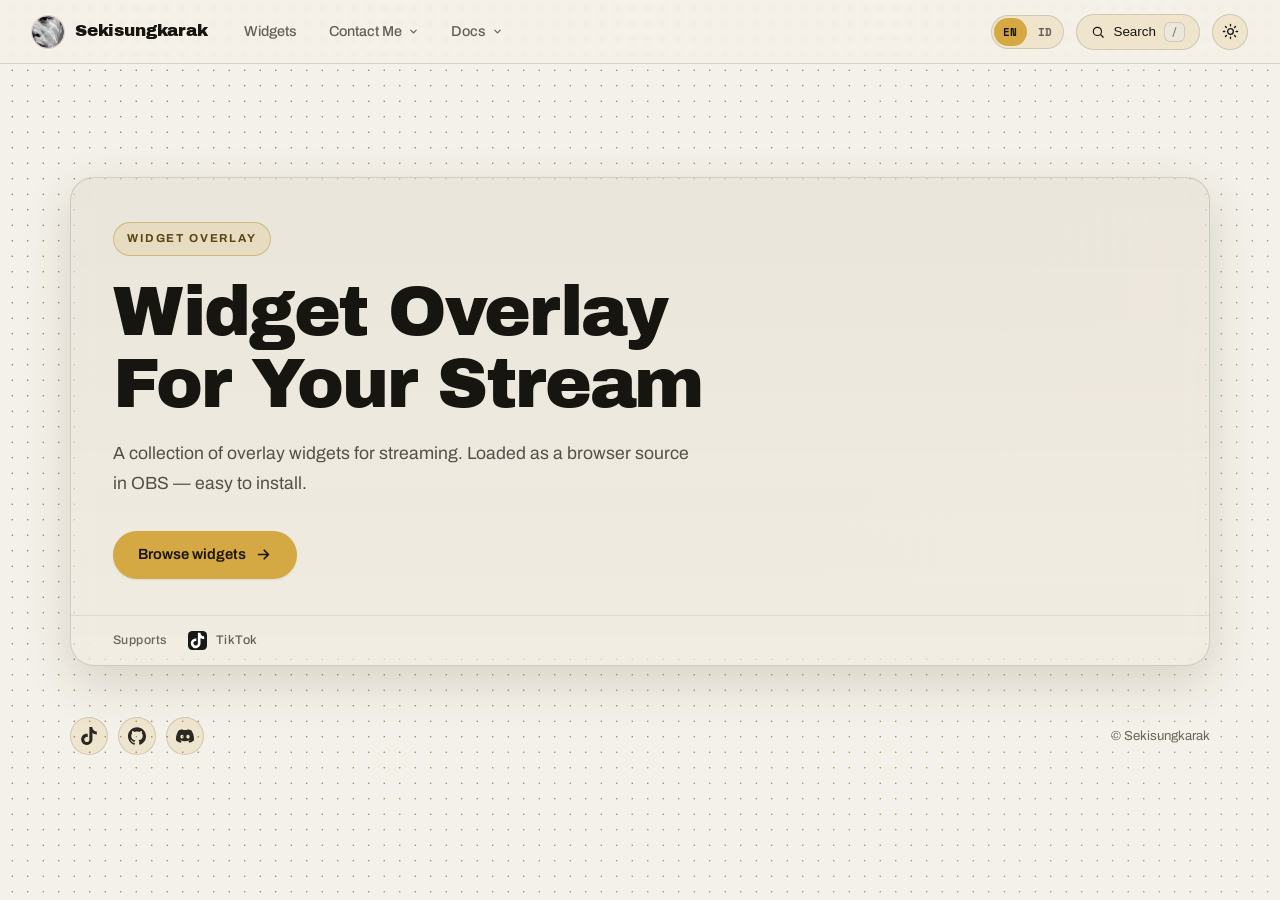
==== commit f0bd1646: "Widget Live Q&A: antrean pertanyaan, queue page, dashboard dua tab" ====
--- a/index.html
+++ b/index.html
@@ -12,7 +12,7 @@
   <meta property="og:site_name" content="Sekisungkarak">
   <meta property="og:title" content="Widget Overlay For Your Stream">
   <meta property="og:description" content="A collection of overlay widgets for streaming. Loaded as a browser source in OBS — easy to install.">
-  <meta property="og:image" content="https://sekisungkarak.github.io/shared/assets/images/og-banner.png">
+  <meta property="og:image" content="https://sekisungkarak.web.id/shared/assets/images/og-banner.png">
   <!-- Left stripe of the Discord embed. -->
   <meta name="theme-color" content="#D4A843">
   <meta name="twitter:card" content="summary">
@@ -50,7 +50,7 @@
   }
   </script>
 
-  <script src="shared/core/catalog.js?v=2"></script>
+  <script src="shared/core/catalog.js?v=3"></script>
   <script src="shared/core/site.js?v=4"></script>
   <script src="shared/core/i18n.js?v=7"></script>
   <script src="shared/core/chrome.js?v=10"></script>
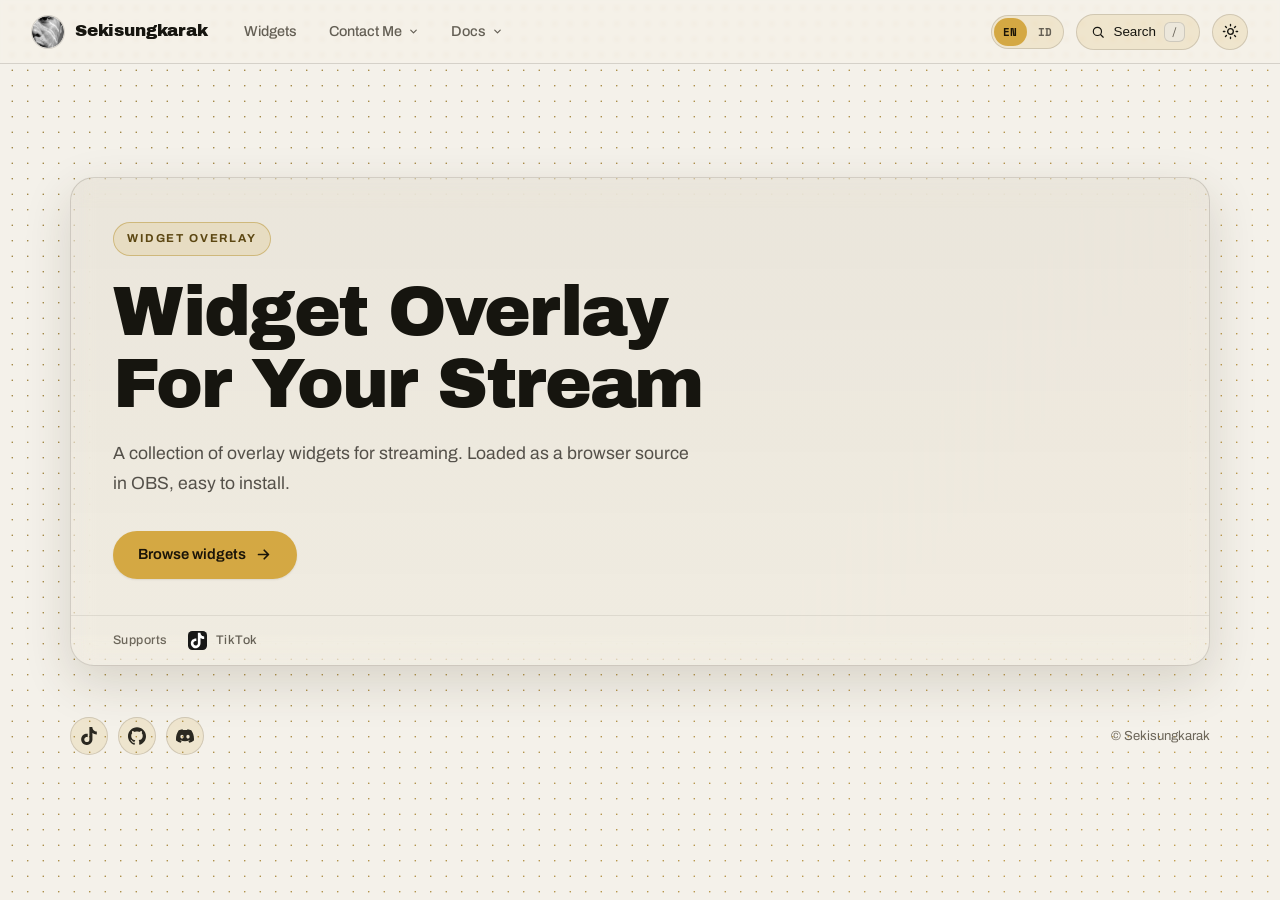
==== commit c28bff1f: "Bersihkan em dash di teks UI dan docs serta sederhanakan Customization DIA dan Queue Live Q&A" ====
--- a/index.html
+++ b/index.html
@@ -4,14 +4,14 @@
   <meta charset="UTF-8">
   <meta name="viewport" content="width=device-width, initial-scale=1.0">
   <link rel="icon" href="shared/assets/images/avatar.png">
-  <title>Sekisungkarak — Widget Overlay For Your Stream</title>
-  <meta name="description" content="A collection of overlay widgets for streaming. Loaded as a browser source in OBS — easy to install.">
+  <title>Sekisungkarak, Widget Overlay For Your Stream</title>
+  <meta name="description" content="A collection of overlay widgets for streaming. Loaded as a browser source in OBS, easy to install.">
 
   <!-- Sharing preview -->
   <meta property="og:type" content="website">
   <meta property="og:site_name" content="Sekisungkarak">
   <meta property="og:title" content="Widget Overlay For Your Stream">
-  <meta property="og:description" content="A collection of overlay widgets for streaming. Loaded as a browser source in OBS — easy to install.">
+  <meta property="og:description" content="A collection of overlay widgets for streaming. Loaded as a browser source in OBS, easy to install.">
   <meta property="og:image" content="https://sekisungkarak.web.id/shared/assets/images/og-banner.png">
   <!-- Left stripe of the Discord embed. -->
   <meta name="theme-color" content="#D4A843">
@@ -25,7 +25,7 @@
   <link rel="stylesheet" href="shared/css/global.css?v=4">
   <link rel="stylesheet" href="shared/css/atmosphere.css?v=4">
   <link rel="stylesheet" href="shared/css/chrome.css?v=15">
-  <link rel="stylesheet" href="shared/core/home/home.css?v=5">
+  <link rel="stylesheet" href="shared/core/home/home.css?v=6">
   <!-- Theme before first paint: the same key chrome.js reads, so the page never
        flashes the wrong ground. Dark is the default when nothing is stored. -->
   <script>
@@ -46,15 +46,15 @@
   {
     "eyebrow": "WIDGET OVERLAY",
     "title": "Widget Overlay For Your Stream",
-    "lede": "A collection of overlay widgets for streaming. Loaded as a browser source in OBS — easy to install."
+    "lede": "A collection of overlay widgets for streaming. Loaded as a browser source in OBS, easy to install."
   }
   </script>
 
-  <script src="shared/core/catalog.js?v=3"></script>
+  <script src="shared/core/catalog.js?v=5"></script>
   <script src="shared/core/site.js?v=4"></script>
-  <script src="shared/core/i18n.js?v=7"></script>
+  <script src="shared/core/i18n.js?v=8"></script>
   <script src="shared/core/chrome.js?v=10"></script>
-  <script src="shared/core/home/home.js?v=6"></script>
+  <script src="shared/core/home/home.js?v=7"></script>
   <script src="shared/core/search.js?v=4"></script>
   <script src="shared/core/nav.js"></script>
 </body>
--- a/shared/css/global.css
+++ b/shared/css/global.css
@@ -5,7 +5,7 @@
    and soft corners throughout. Depth comes from blur and a low shadow rather
    than from heavy outlines, so nothing on the page shouts.
 
-   Palette is one place only — change it here and every page follows. The light
+   Palette is one place only, change it here and every page follows. The light
    values live in the [data-theme="light"] block at the bottom; every token the
    two themes share keeps its name, so no rule below needs to know which is on. */
 
@@ -18,14 +18,14 @@
   --tab: #26232f;
   --well: #0d0c10;
 
-  /* lines — hairlines. Anything heavier would read as a drawn border, which
+  /* lines, hairlines. Anything heavier would read as a drawn border, which
      is not this theme. */
   --line: rgba(255, 255, 255, 0.10);
   --line-soft: rgba(255, 255, 255, 0.06);
   --line-mid: rgba(255, 255, 255, 0.14);
   --line-hard: rgba(255, 255, 255, 0.20);
 
-  /* text — the ladder is stepped so every step clears 4.5:1 on the lightest
+  /* text, the ladder is stepped so every step clears 4.5:1 on the lightest
      surface it can land on (--tab), not just on the page. Ratios on --tab:
      ink 14.0, strong 11.8, body 8.4, lede 6.4, soft 5.7, muted 5.1, faint 4.5. */
   --ink: #f5f3f7;
@@ -36,7 +36,7 @@
   --muted: #96919f;
   --faint: #8e8899;
 
-  /* accent — the one warm colour on the page. --accent is the fill; --accent-on
+  /* accent, the one warm colour on the page. --accent is the fill; --accent-on
      is what sits on top of it, and it is dark because the fill is light. */
   --accent: #d4a843;
   --accent-on: #1a1408;
@@ -74,7 +74,7 @@
   --display: 'Archivo Black', 'Archivo', system-ui, sans-serif;
   --mono: 'Space Mono', ui-monospace, 'SFMono-Regular', monospace;
 
-  /* geometry — soft by default, pill for controls */
+  /* geometry, soft by default, pill for controls */
   --r-sm: 10px;
   --r: 14px;
   --r-lg: 24px;
@@ -92,7 +92,7 @@
   --lift: 0 10px 28px rgba(0, 0, 0, 0.38);
   --ring: 0 0 0 1px var(--accent-line);
 
-  /* motion — eased, never snappy */
+  /* motion, eased, never snappy */
   --ease: cubic-bezier(0.4, 0, 0.2, 1);
   --glide: cubic-bezier(0.22, 1, 0.36, 1);
   --t-fast: 0.15s;
--- a/shared/css/atmosphere.css
+++ b/shared/css/atmosphere.css
@@ -6,7 +6,7 @@
    are the field's palette, kept here so a theme swap is a CSS change and never
    a rebuild of the grid.
 
-   A page opts in by linking this file — chrome.js mounts the field only when it
+   A page opts in by linking this file, chrome.js mounts the field only when it
    finds this stylesheet, so a page without it (the docs page) is left plain. */
 
 /* z-index -1, not 0: a positioned box at 0 paints above in-flow content, so the
@@ -28,7 +28,7 @@
 
 /* ── light ──────────────────────────────────────────── */
 /* Warm paper: the same grid in a darker gold so it reads as ink on paper, over
-   a pale glow — a dark pool would look like a smudge. */
+   a pale glow, a dark pool would look like a smudge. */
 html[data-theme="light"] {
   --dot-from: #8a6d23;
   --dot-to: #b98d2e;
--- a/shared/css/chrome.css
+++ b/shared/css/chrome.css
@@ -1,4 +1,4 @@
-/* Header, nav, footer and the search modal — every page wears these.
+/* Header, nav, footer and the search modal, every page wears these.
    Load after global.css, before the page's own stylesheet.
 
    Theme: dark glass. The header is a floating bar with a blurred, translucent
@@ -56,7 +56,7 @@
 
 /* The theme button is the last item in the header, so a centred bubble would
    stick out past the right edge. `opacity: 0` still counts toward scrollWidth,
-   which added a permanent horizontal scrollbar on narrow windows — so this
+   which added a permanent horizontal scrollbar on narrow windows, so this
    bubble anchors right instead of centre. */
 .theme-toggle[data-tooltip]::after {
   left: auto;
@@ -90,7 +90,7 @@
   border-bottom: var(--bw) solid var(--line);
 }
 
-/* The brand is a mark beside a wordmark — no block, no rule. */
+/* The brand is a mark beside a wordmark, no block, no rule. */
 .brand {
   display: flex;
   align-items: center;
@@ -146,7 +146,7 @@
 .nav-link.is-soon { color: var(--faint); cursor: default; }
 .nav-link.is-soon:hover { color: var(--faint); background: none; }
 
-/* The moving bar is retired — the lit pill is its own indicator now. It stays
+/* The moving bar is retired, the lit pill is its own indicator now. It stays
    in the markup so chrome.js has nothing to special-case, but renders nothing. */
 .nav-bar { display: none; }
 
@@ -154,7 +154,7 @@
 .header-actions { display: flex; align-items: center; gap: 12px; }
 .header-divider { width: var(--bw); height: 24px; background: var(--line); }
 
-/* Language switch: a small segmented control — the lit half is the live one. */
+/* Language switch: a small segmented control, the lit half is the live one. */
 .lang-switch {
   display: flex;
   align-items: center;
@@ -204,7 +204,7 @@
 .theme-toggle:hover { background: var(--accent-wash); border-color: var(--accent-line); box-shadow: var(--shadow-sm); }
 .theme-toggle svg { transition: transform var(--t-slow) var(--glide); }
 .theme-toggle:hover svg { transform: rotate(18deg); }
-/* Only one glyph is ever shown — the pair swap on the root attribute. */
+/* Only one glyph is ever shown, the pair swap on the root attribute. */
 .theme-toggle .icon-moon { display: block; }
 .theme-toggle .icon-sun { display: none; }
 html[data-theme="light"] .theme-toggle .icon-moon { display: none; }
@@ -304,8 +304,8 @@
   background: var(--tab);
   transition: background var(--t-fast) var(--ease), border-color var(--t-fast) var(--ease);
 }
-/* Whatever the icon file's own colours are — an Iconify fetch, a downloaded
-   SVG, a PNG — this flattens it to cream, so the row never needs a palette. */
+/* Whatever the icon file's own colours are, an Iconify fetch, a downloaded
+   SVG, a PNG, this flattens it to cream, so the row never needs a palette. */
 .nav-pop-icon img { filter: brightness(0) invert(1); opacity: 0.9; }
 html[data-theme="light"] .nav-pop-icon img { filter: brightness(0); opacity: 0.72; }
 .nav-pop-item:hover .nav-pop-icon { background: var(--accent-wash); border-color: var(--accent-line); }
@@ -329,7 +329,7 @@
 }
 .nav-pop-foot:hover { color: var(--accent-soft); text-decoration: none; }
 
-/* Contact Me: a narrower panel — one block of copy and the invite button. */
+/* Contact Me: a narrower panel, one block of copy and the invite button. */
 .nav-pop-contact { width: 288px; padding: 16px; }
 .contact-head { display: flex; align-items: flex-start; gap: 12px; margin-bottom: 14px; }
 .contact-head > svg { flex: none; margin-top: 2px; }
@@ -337,7 +337,7 @@
 .contact-sub { margin-top: 3px; font-size: 0.8rem; line-height: 1.5; color: var(--lede); }
 .nav-pop-empty { padding: 6px 2px; font-size: 0.82rem; color: var(--faint); }
 
-/* Discord invite button — used by the Contact Me panel. */
+/* Discord invite button, used by the Contact Me panel. */
 .contact-cta {
   display: flex;
   align-items: center;
@@ -504,7 +504,7 @@
 
 /* Below ~430px the wordmark + three action buttons stop fitting at their
    default sizes, which pushed the header wider than the viewport. Everything
-   is tightened instead of dropping the name, so the brand stays visible —
+   is tightened instead of dropping the name, so the brand stays visible,
    the text still fits at 320px with no horizontal overflow. */
 @media (max-width: 430px) {
   .site-header { gap: 8px; padding: 0 12px; }
--- a/shared/core/home/home.css
+++ b/shared/core/home/home.css
@@ -8,7 +8,7 @@
 /* Flex in both states: justify-content only has free space to distribute while
    min-height is holding the box open, so the landing and the ordinary page are
    the same layout, and opening one into the other is a single animated length.
-   min-height must be 0 rather than auto here — auto cannot be interpolated, and
+   min-height must be 0 rather than auto here, auto cannot be interpolated, and
    a transition into it snaps. */
 .page-wrap {
   position: relative;
@@ -24,7 +24,7 @@
 
 /* ── hero ───────────────────────────────────────────── */
 /* A glass panel: translucent ground, hairline edge, soft lift. The blur is what
-   separates it from the backdrop — there is no drawn border to do the job. */
+   separates it from the backdrop, there is no drawn border to do the job. */
 .hero {
   position: relative;
   margin: 72px 0 64px;
@@ -201,12 +201,11 @@
 .tile:hover .tile-go svg,
 .tile:focus-within .tile-go svg { transform: translateX(3px); }
 
-/* Motion is decoration here — drop it when the reader asks for less. */
+/* Motion is decoration here, drop it when the reader asks for less. */
 @media (prefers-reduced-motion: reduce) {
-  .tile-blob, .tile-go svg, .tile, .ghost, .plat { transition: none; }
+  .tile-blob, .tile-go svg, .tile, .plat { transition: none; }
   .tile:hover, .tile:focus-within { transform: none; }
   .tile:hover .tile-blob, .tile:focus-within .tile-blob { transform: translateZ(0); }
-  .tile:hover .ghost { transform: none; }
   .tile:hover .plat { transform: none; }
 }
 
@@ -226,35 +225,6 @@
   background: linear-gradient(135deg, var(--wash-a), var(--wash-b) 64%, var(--raised) 100%), var(--tab);
 }
 .thumb img.art { position: absolute; inset: 0; width: 100%; height: 100%; object-fit: cover; z-index: 1; }
-.ghost {
-  position: absolute;
-  right: -12px;
-  bottom: -20px;
-  width: 122px;
-  height: 122px;
-  opacity: 0.9;
-  z-index: 0;
-  transition: transform var(--t-slow) var(--glide);
-}
-.tile:hover .ghost { transform: scale(1.08) rotate(-6deg); }
-
-.eyebrow-chip {
-  position: absolute;
-  top: 10px;
-  left: 10px;
-  z-index: 2;
-  padding: 4px 10px;
-  border: var(--bw) solid var(--line);
-  border-radius: var(--r-pill);
-  background: rgba(13, 12, 16, 0.72);
-  -webkit-backdrop-filter: blur(6px);
-  backdrop-filter: blur(6px);
-  font-size: 0.68rem;
-  font-weight: 600;
-  letter-spacing: 0.06em;
-  color: var(--accent-ink);
-}
-
 .tile-body { position: relative; display: flex; flex-direction: column; gap: 11px; padding: 16px 18px 18px; }
 .tile-head { display: flex; align-items: center; justify-content: space-between; gap: 10px; flex-wrap: wrap; min-height: 22px; }
 .tile-name {
@@ -268,7 +238,7 @@
 
 /* ── blurb reveal ───────────────────────────────────── */
 /* Words fade up into place, staggered by their own index, the first time the
-   card is seen. Opacity, transform and filter only — never a layout property —
+   card is seen. Opacity, transform and filter only, never a layout property,
    so nothing below the paragraph can be pushed around mid-animation. */
 .tile-desc .w {
   display: inline-block;
@@ -282,7 +252,7 @@
 
 /* The clamp and the reveal disagree about who owns the box: a clamped box hides
    words the stagger is still animating in. This rule needs two classes to beat
-   `.tile-body p` (0,1,1) — one class loses on specificity and the clamp stays. */
+   `.tile-body p` (0,1,1), one class loses on specificity and the clamp stays. */
 .tile-body .tile-desc {
   display: block;
   -webkit-line-clamp: none;
@@ -345,7 +315,7 @@
    a single screen with the shelves closed to nothing between them. Browse widgets
    drops .is-landing: the page stops being held open, the shelves grow, and the
    group rises to the top as the free space around it runs out. No rule here sets
-   a layout mode or a keyword — every one of them is a length that interpolates. */
+   a layout mode or a keyword, every one of them is a length that interpolates. */
 .is-landing .page-wrap { min-height: calc(100vh - var(--header-h)); }
 .is-landing .hero { margin: 0 0 24px; padding: 44px 42px 36px; }
 .is-landing .hero h1 { font-size: clamp(2.7rem, 5.6vw, 4.4rem); }
@@ -354,7 +324,7 @@
 /* The shelves grow open from nothing rather than hiding in place, so everything
    below them keeps its position in the flow. 0fr → 1fr animates to the content's
    own height, which no max-height guess can do. The clip is only needed while
-   that runs — left on, it would cut the top row's hover lift. */
+   that runs, left on, it would cut the top row's hover lift. */
 .shelves {
   display: grid;
   grid-template-rows: 1fr;
@@ -405,7 +375,3 @@
 html[data-theme="light"] .hero {
   background: linear-gradient(180deg, rgba(60, 48, 20, 0.05), rgba(60, 48, 20, 0.02));
 }
-html[data-theme="light"] .eyebrow-chip {
-  background: rgba(255, 255, 255, 0.82);
-  color: var(--accent-ink);
-}
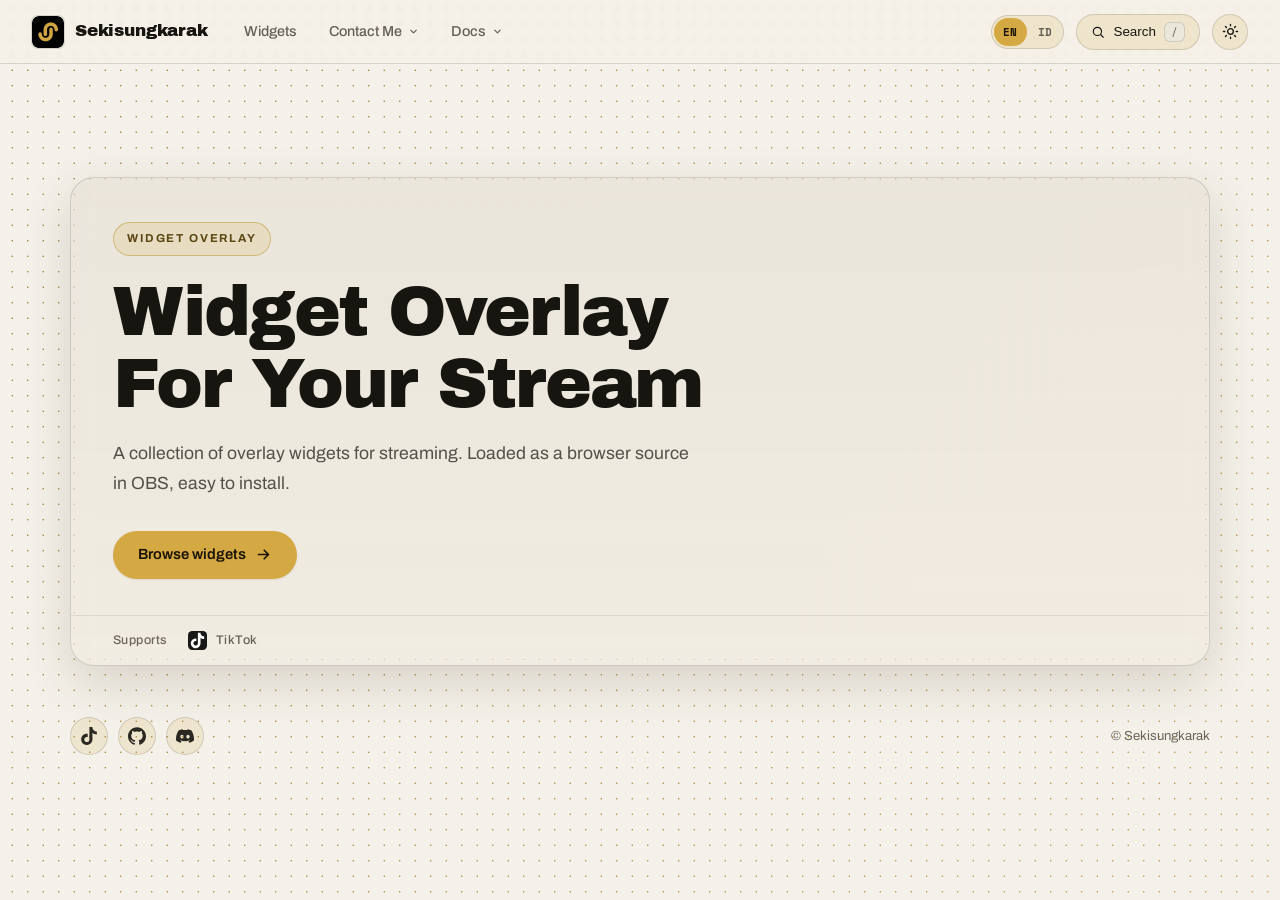
==== commit d7e73bf6: "Ganti favicon situs dan logo navbar dengan logo badge baru yang transparan" ====
--- a/index.html
+++ b/index.html
@@ -3,7 +3,7 @@
 <head>
   <meta charset="UTF-8">
   <meta name="viewport" content="width=device-width, initial-scale=1.0">
-  <link rel="icon" href="shared/assets/images/avatar.png">
+  <link rel="icon" href="shared/assets/images/favicon.png">
   <title>Sekisungkarak, Widget Overlay For Your Stream</title>
   <meta name="description" content="A collection of overlay widgets for streaming. Loaded as a browser source in OBS, easy to install.">
 
@@ -19,7 +19,7 @@
 
   <!-- Shared marks, fetched alongside the HTML so nothing pops in later. -->
   <link rel="preload" as="image" href="shared/assets/images/tiktok/logo-tiktok.svg">
-  <link rel="preload" as="image" href="shared/assets/images/avatar.png">
+  <link rel="preload" as="image" href="shared/assets/images/logo.png">
 
   <link rel="stylesheet" href="https://fonts.googleapis.com/css2?family=Archivo+Black&family=Archivo:wght@400;500;600;700&family=Space+Mono:wght@400;700&display=swap">
   <link rel="stylesheet" href="shared/css/global.css?v=4">
--- a/shared/css/chrome.css
+++ b/shared/css/chrome.css
@@ -105,7 +105,7 @@
   height: 32px;
   width: 32px;
   object-fit: cover;
-  border-radius: var(--r-pill);
+  border-radius: 6px;
   box-shadow: 0 0 0 1px var(--line);
 }
 .brand span {
